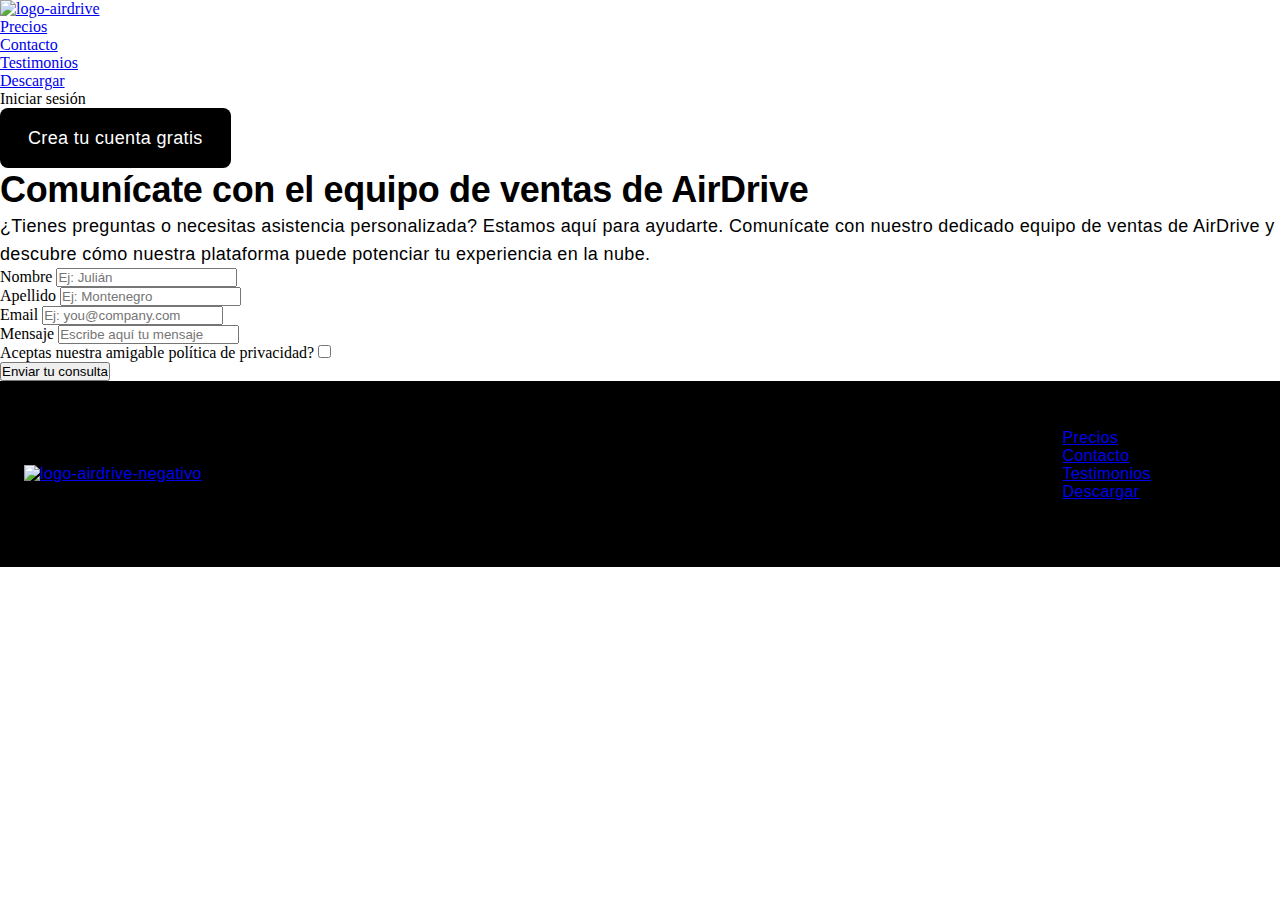
==== pages/contacto.html @ f4095aae "Creación de carpetas sass e imports" ====
<!DOCTYPE html>
<html lang="en">
  <head>
    <meta charset="UTF-8" />
    <meta name="viewport" content="width=device-width, initial-scale=1.0" />
    <link rel="stylesheet" href="../css/styles.css" />
    <title>Contacto</title>
  </head>
  <body>
    <nav>
      <a href="../index.html"><img src="../archivos/logo-airdrive.png" alt="logo-airdrive"/></a>
      <ul>
        <li><a href="./pantallas/precios.html">Precios</a></li>
        <li><a href="./pantallas/contacto.html">Contacto</a></li>
        <li><a href="./pantallas/testimonios.html">Testimonios</a></li>
        <li><a href="./pantallas/descargar.html">Descargar</a></li>
      </ul>

      <ul>
        <li>Iniciar sesión</li>
        <li><button>Crea tu cuenta gratis</button></li>
      </ul>
    </nav>

    <header>
      <h2>Comunícate con el equipo de ventas de AirDrive</h2>
      <p>
        ¿Tienes preguntas o necesitas asistencia personalizada? Estamos aquí
        para ayudarte. Comunícate con nuestro dedicado equipo de ventas de
        AirDrive y descubre cómo nuestra plataforma puede potenciar tu
        experiencia en la nube.
      </p>
    </header>

    <div>
      <div>
        <label for="nombre">Nombre</label>
        <input type="text" id="nombre" placeholder="Ej: Julián" />
      </div>

      <div>
        <label for="apellido">Apellido</label>
        <input type="text" id="apellido" placeholder="Ej: Montenegro" />
      </div>

      <div>
        <label for="email">Email</label>
        <input
          type="email"
          name="email"
          id="email"
          placeholder="Ej: you@company.com"
        />
      </div>

      <div>
        <label for="mensaje">Mensaje</label>
        <input
          type="textarea"
          id="mensaje"
          placeholder="Escribe aquí tu mensaje"
        />
      </div>

      <div>
        <label for="condiciones"
          >Aceptas nuestra amigable política de privacidad?</label
        >
        <input type="checkbox" id="condiciones" required />
      </div>

      <input type="submit" value="Enviar tu consulta" />
    </div>

    <footer>
        <a href="../index.html"><img src="../archivos/logo-airdrive-negativo.png" alt="logo-airdrive-negativo" /></a>
        <ul>
          <li><a href="../pantallas/precios.html">Precios</a></li>
          <li><a href="../pantallas/contacto.html">Contacto</a></li>
          <li><a href="../pantallas/testimonios.html">Testimonios</a></li>
          <li><a href="../pantallas/descargar.html">Descargar</a></li>
          <li>© 2024 AirDrive Company</li>
      </ul>
      </footer>
      </body>
</html>
---- css/styles.css ----
@charset "UTF-8";
/* _base.scss */
/* Reset básico */
* {
  margin: 0;
  padding: 0;
  box-sizing: border-box;
}

::selection {
  background-color: #0043CE;
  color: #ffffff;
}

/* Variables */
/* Tipografías */
h1 {
  font-family: "neue-haas-grotesk-display", sans-serif;
  font-size: 60px;
  font-style: normal;
  font-weight: 600;
  line-height: 72px;
  letter-spacing: -0.6px;
  color: black;
}

h2 {
  font-family: "neue-haas-grotesk-display", sans-serif;
  font-size: 36px;
  font-style: normal;
  font-weight: 600;
  line-height: 44px;
  letter-spacing: -0.36px;
  color: black;
}

h3 {
  font-family: "neue-haas-grotesk-display", sans-serif;
  font-size: 18px;
  font-style: normal;
  font-weight: 600;
  line-height: 28px;
  letter-spacing: 0.36px;
}

p {
  font-family: "neue-haas-grotesk-display", sans-serif;
  font-size: 18px;
  font-weight: 450;
  line-height: 28px;
  letter-spacing: 0.36px;
}

/* Componentes */
button {
  display: flex;
  padding: 16px 28px;
  justify-content: center;
  align-items: center;
  gap: 12px;
  font-family: "neue-haas-grotesk-display", sans-serif;
  font-size: 18px;
  font-style: normal;
  font-weight: 500;
  line-height: 28px;
  letter-spacing: 0.36px;
  background-color: black;
  color: white;
  border-radius: 8px;
  border: none;
  outline: none;
  width: auto;
  max-width: fit-content;
}

button:hover {
  background-color: #0043CE;
  cursor: pointer;
}

/* Footer */
footer {
  display: flex;
  width: 100%;
  padding: 48px 24px;
  justify-content: space-between;
  align-items: center;
  font-family: "neue-haas-grotesk-display", sans-serif;
  font-size: 16px;
  font-weight: 400;
  letter-spacing: 0.36px;
  text-decoration: none;
  bottom: 0;
  background-color: black;
}

.footer__contenedor {
  display: flex;
  justify-content: space-between;
  align-items: center;
  align-self: stretch;
  margin: auto;
  gap: 64px;
}

.footer__pantallas {
  display: flex;
  justify-content: center;
  align-items: center;
  gap: 32px;
  list-style: none;
}

.footer__pantallas li a {
  text-decoration: none;
  color: white;
}

.footer__pantallas li a:hover {
  text-decoration: underline;
  color: #0F62FE;
}

.footer__logo {
  width: 140px;
}

.footer__derechos {
  color: #8D8D8D;
  text-align: left;
  list-style: none;
}

/* Barra de navegación */
.nav {
  background-color: #F4F4F4;
  display: flex;
  height: 64px;
  padding: 0px 24px;
  justify-content: space-between;
  align-items: center;
  border-bottom: 1px solid #C6C6C6;
  position: fixed;
  top: 0;
  width: 100%;
  z-index: 1000;
  font-family: "neue-haas-grotesk-display", sans-serif;
  font-size: 16px;
  font-weight: 400;
  letter-spacing: 0.36px;
  text-decoration: none;
}

.nav__cont--logopant {
  display: flex;
  align-items: center;
  gap: 64px;
}

.nav__pantallas {
  display: flex;
  align-items: flex-start;
  gap: 32px;
  list-style: none;
}

.nav__pantallas li a {
  text-decoration: none;
  color: black;
}

.nav__pantallas li a:hover {
  text-decoration: underline;
}

.nav__logo {
  width: 140px;
}

.nav__logueo {
  display: flex;
  align-items: center;
  gap: 32px;
  list-style: none;
}

.nav__iniciar:hover {
  text-decoration: underline;
  cursor: pointer;
}

.nav__button {
  background-color: black;
  color: white;
  font-family: "neue-haas-grotesk-display", sans-serif;
  font-size: 16px;
  font-weight: 500;
  letter-spacing: 0.36px;
  text-decoration: none;
  padding: 8px 16px;
  border-radius: 8px;
  border: none;
  outline: none;
}

.nav__button:hover {
  background-color: #0043CE;
  cursor: pointer;
}

/*# sourceMappingURL=styles.css.map */
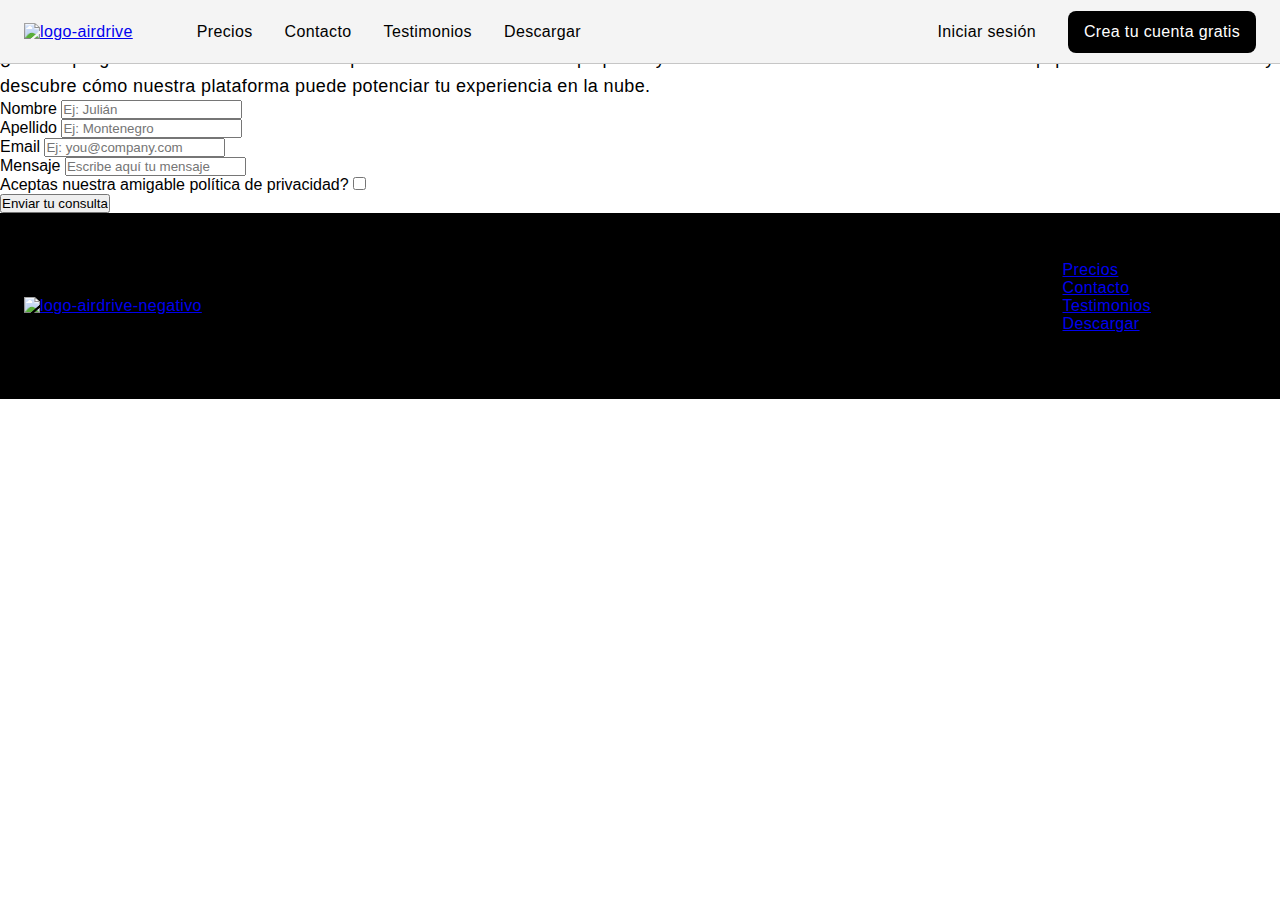
==== commit 70aacc35: "Arreglos en index y descargar en sass" ====
--- a/pages/contacto.html
+++ b/pages/contacto.html
@@ -4,21 +4,29 @@
     <meta charset="UTF-8" />
     <meta name="viewport" content="width=device-width, initial-scale=1.0" />
     <link rel="stylesheet" href="../css/styles.css" />
+    <link rel="stylesheet" href="https://use.typekit.net/eij6lkj.css" />
     <title>Contacto</title>
   </head>
   <body>
-    <nav>
-      <a href="../index.html"><img src="../archivos/logo-airdrive.png" alt="logo-airdrive"/></a>
-      <ul>
-        <li><a href="./pantallas/precios.html">Precios</a></li>
-        <li><a href="./pantallas/contacto.html">Contacto</a></li>
-        <li><a href="./pantallas/testimonios.html">Testimonios</a></li>
-        <li><a href="./pantallas/descargar.html">Descargar</a></li>
-      </ul>
+    <nav class="nav">
+      <div class="nav__cont--logopant">
+        <a href="../index.html"
+          ><img
+            src="../archivos/logo-airdrive.png"
+            alt="logo-airdrive"
+            class="nav__logo"
+        /></a>
+        <ul class="nav__pantallas">
+          <li><a href="./precios.html">Precios</a></li>
+          <li><a href="./contacto.html">Contacto</a></li>
+          <li><a href="./testimonios.html">Testimonios</a></li>
+          <li><a href="./descargar.html">Descargar</a></li>
+        </ul>
+      </div>
 
-      <ul>
-        <li>Iniciar sesión</li>
-        <li><button>Crea tu cuenta gratis</button></li>
+      <ul class="nav__logueo">
+        <li class="nav__iniciar">Iniciar sesión</li>
+        <li><button class="button-small">Crea tu cuenta gratis</button></li>
       </ul>
     </nav>
 
--- a/css/styles.css
+++ b/css/styles.css
@@ -1,5 +1,4 @@
 @charset "UTF-8";
-/* _base.scss */
 /* Reset básico */
 * {
   margin: 0;
@@ -12,30 +11,36 @@
   color: #ffffff;
 }
 
-/* Variables */
-/* Tipografías */
+/* Header */
+.contenedor__header {
+  margin-top: 120px;
+  width: 100%;
+  background-color: white;
+}
+
+/* Colors */
+/* Tipography */
+body {
+  font-family: "neue-haas-grotesk-display", sans-serif;
+}
+
 h1 {
-  font-family: "neue-haas-grotesk-display", sans-serif;
   font-size: 60px;
   font-style: normal;
   font-weight: 600;
   line-height: 72px;
   letter-spacing: -0.6px;
-  color: black;
 }
 
 h2 {
-  font-family: "neue-haas-grotesk-display", sans-serif;
   font-size: 36px;
   font-style: normal;
   font-weight: 600;
   line-height: 44px;
   letter-spacing: -0.36px;
-  color: black;
 }
 
 h3 {
-  font-family: "neue-haas-grotesk-display", sans-serif;
   font-size: 18px;
   font-style: normal;
   font-weight: 600;
@@ -44,20 +49,40 @@
 }
 
 p {
-  font-family: "neue-haas-grotesk-display", sans-serif;
   font-size: 18px;
+  font-style: normal;
   font-weight: 450;
   line-height: 28px;
   letter-spacing: 0.36px;
 }
 
-/* Componentes */
-button {
+/* Spacing (Gap / Margin / Padding) */
+/* Effects */
+/* Buttons */
+.button-small {
+  background-color: black;
+  color: white;
+  font-family: "neue-haas-grotesk-display", sans-serif;
+  font-size: 16px;
+  font-weight: 450;
+  letter-spacing: 0.36px;
+  text-decoration: none;
+  padding: 12px 16px;
+  border-radius: 8px;
+  border: none;
+  outline: none;
+}
+.button-small:hover {
+  background-color: #0043ce;
+  cursor: pointer;
+}
+
+.button-big {
   display: flex;
   padding: 16px 28px;
   justify-content: center;
   align-items: center;
-  gap: 12px;
+  gap: 16px;
   font-family: "neue-haas-grotesk-display", sans-serif;
   font-size: 18px;
   font-style: normal;
@@ -72,9 +97,8 @@
   width: auto;
   max-width: fit-content;
 }
-
-button:hover {
-  background-color: #0043CE;
+.button-big:hover {
+  background-color: #0043ce;
   cursor: pointer;
 }
 
@@ -133,7 +157,7 @@
 
 /* Barra de navegación */
 .nav {
-  background-color: #F4F4F4;
+  background-color: #f4f4f4;
   display: flex;
   height: 64px;
   padding: 0px 24px;
@@ -189,23 +213,228 @@
   cursor: pointer;
 }
 
-.nav__button {
-  background-color: black;
-  color: white;
-  font-family: "neue-haas-grotesk-display", sans-serif;
-  font-size: 16px;
-  font-weight: 500;
-  letter-spacing: 0.36px;
-  text-decoration: none;
-  padding: 8px 16px;
+.contenedor__header {
+  justify-content: center;
+  align-items: center;
+  padding: 0px 0px 120px 0px;
+  box-sizing: border-box;
+  margin: 0 auto;
+}
+
+/* Header index */
+.header__index {
+  display: flex;
+  align-items: center;
+  flex-direction: column;
+  justify-content: center;
+  box-sizing: border-box;
+  gap: 24px;
+}
+
+.header__titulo--index {
+  text-align: center;
+  font-style: normal;
+  box-sizing: border-box;
+  max-width: 840px;
+}
+
+.header__parrafo--index {
+  width: 100%;
+  text-align: center;
+  max-width: 840px;
+}
+
+/* Banner index */
+.banner__index {
+  display: flex;
+  justify-content: center;
+  align-items: center;
+  margin: auto;
+  padding: 120px 48px;
+  max-width: 1376px;
+  border-radius: 24px;
+}
+
+.banner__index img {
+  width: 100%;
+  height: 400px;
+  border-radius: 24px;
+  object-fit: cover;
+  object-position: top center;
+}
+
+/* Section index 1 */
+.section__index--1 {
+  display: flex;
+  flex-direction: column;
+  align-items: center;
+  gap: 48px;
+  padding: 24px;
+}
+
+.section__contenedorindex--1 {
+  display: flex;
+  align-items: flex-start;
+  box-sizing: border-box;
+  justify-content: center;
+  gap: 16px;
+  flex-wrap: wrap;
+}
+
+.section__contenedorindex--1 img {
+  width: 80px;
+  height: 80px;
+}
+
+.section__div--candado {
+  display: flex;
+  width: 332px;
+  flex-direction: column;
+  align-items: flex-start;
+  gap: 24px;
+}
+
+.section__div--compartir {
+  display: flex;
+  width: 332px;
+  flex-direction: column;
+  align-items: flex-start;
+  gap: 24px;
+}
+
+.section__div--integraciones {
+  display: flex;
+  width: 332px;
+  flex-direction: column;
+  align-items: flex-start;
+  gap: 24px;
+}
+
+.section__div--colaboraciones {
+  display: flex;
+  width: 332px;
+  flex-direction: column;
+  align-items: flex-start;
+  gap: 24px;
+}
+
+/* Section index 2 */
+.section__index--2 {
+  display: flex;
+  flex-direction: column;
+  align-items: center;
+  gap: 24px;
+  margin: auto;
+  padding: 120px 24px;
+}
+
+.section__contenedorindex--2 {
+  display: flex;
+  align-items: flex-start;
+  padding: 24px;
+  flex-direction: column;
+  gap: 16px;
+  border: 1px solid #C6C6C6;
+  max-width: 840px;
+}
+
+/* Section index 3 */
+.section__index--3 {
+  display: flex;
+  flex-direction: column;
+  align-items: center;
+  text-align: center;
+  gap: 24px;
+  max-width: 840px;
+  margin: auto;
+}
+
+.section__index--3 img {
+  width: 160px;
+  height: 160px;
   border-radius: 8px;
-  border: none;
-  outline: none;
-}
-
-.nav__button:hover {
-  background-color: #0043CE;
-  cursor: pointer;
+}
+
+.section__discurso {
+  font-family: "neue-haas-grotesk-display", sans-serif;
+  font-size: 36px;
+  font-weight: 450;
+  line-height: 44px;
+  letter-spacing: -0.36px;
+}
+
+.section__nombrebold {
+  font-weight: 600;
+}
+
+.section__nombre {
+  display: flex;
+  flex-direction: column;
+  align-items: center;
+}
+
+/* Section index 4 */
+.section__contenedorindex--4 {
+  display: flex;
+  justify-content: center;
+  align-items: center;
+  gap: 96px;
+  margin-top: 120px;
+  padding: 32px 0px;
+  background-color: #F4F4F4;
+}
+
+.img__flecha {
+  width: 24px;
+  height: 24px;
+}
+
+/* Header descargar */
+.contenedor__descargar {
+  display: flex;
+  justify-content: center;
+  align-items: center;
+  gap: 16px;
+  padding: 120px 48px;
+  max-width: 1376px;
+  box-sizing: border-box;
+  margin: 0 auto;
+}
+
+.header__descargar {
+  display: flex;
+  flex-direction: column;
+  align-items: flex-start;
+  gap: 24px;
+  align-self: stretch;
+}
+
+.header__imagen--descargar {
+  display: flex;
+  max-width: 640px;
+  height: auto;
+  flex-shrink: 0;
+  border-radius: 24px;
+  object-fit: cover;
+}
+
+/* Section descargar */
+.contenedor__beneficios--1 {
+  display: flex;
+  padding: 48px 48px 120px 48px;
+  align-items: center;
+  flex-direction: column;
+  justify-content: center;
+  margin: 0 auto;
+  gap: 48px;
+  background-color: #F4F4F4;
+}
+
+.contenedor__beneficios--2 {
+  display: flex;
+  flex-direction: column;
+  align-items: flex-start;
+  max-width: 800px;
 }
 
 /*# sourceMappingURL=styles.css.map */
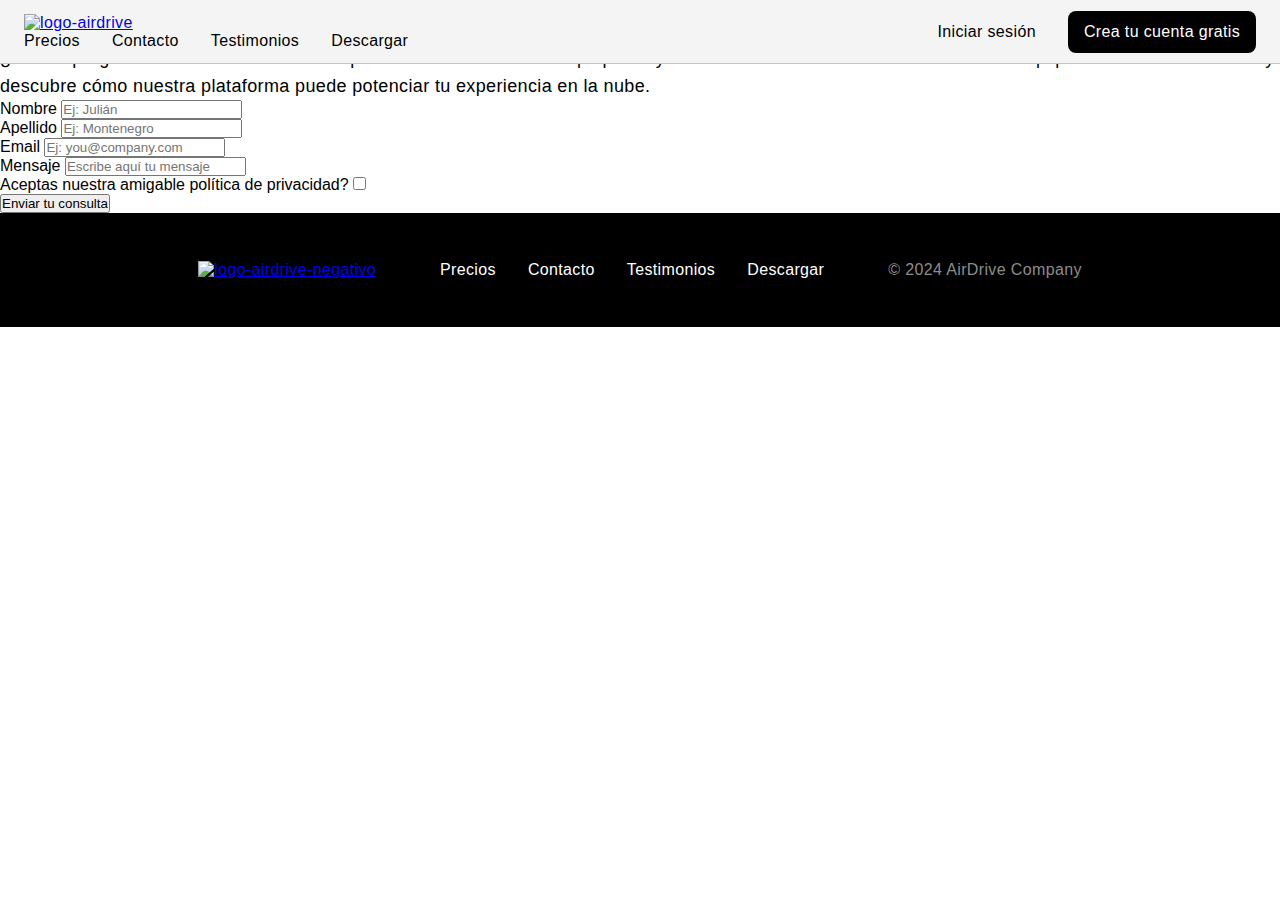
==== commit fd91a183: "Lineo de páginas completo en los nav" ====
--- a/pages/contacto.html
+++ b/pages/contacto.html
@@ -9,7 +9,7 @@
   </head>
   <body>
     <nav class="nav">
-      <div class="nav__cont--logopant">
+      <div class="nav__cont">
         <a href="../index.html"
           ><img
             src="../archivos/logo-airdrive.png"
@@ -81,14 +81,20 @@
     </div>
 
     <footer>
-        <a href="../index.html"><img src="../archivos/logo-airdrive-negativo.png" alt="logo-airdrive-negativo" /></a>
-        <ul>
-          <li><a href="../pantallas/precios.html">Precios</a></li>
-          <li><a href="../pantallas/contacto.html">Contacto</a></li>
-          <li><a href="../pantallas/testimonios.html">Testimonios</a></li>
-          <li><a href="../pantallas/descargar.html">Descargar</a></li>
+      <div class="footer__contenedor">
+        <a href="../index.html"><img src="../archivos/logo-airdrive-negativo.png" alt="logo-airdrive-negativo"
+            class="footer__logo" /></a>
+        <ul class="footer__pantallas">
+          <li><a href="./precios.html">Precios</a></li>
+          <li><a href="./contacto.html">Contacto</a></li>
+          <li><a href="./testimonios.html">Testimonios</a></li>
+          <li><a href="./descargar.html">Descargar</a></li>
+        </ul>
+  
+        <div class="footer__derechos">
           <li>© 2024 AirDrive Company</li>
-      </ul>
-      </footer>
-      </body>
+        </div>
+      </div>
+    </footer>
+  </body>
 </html>
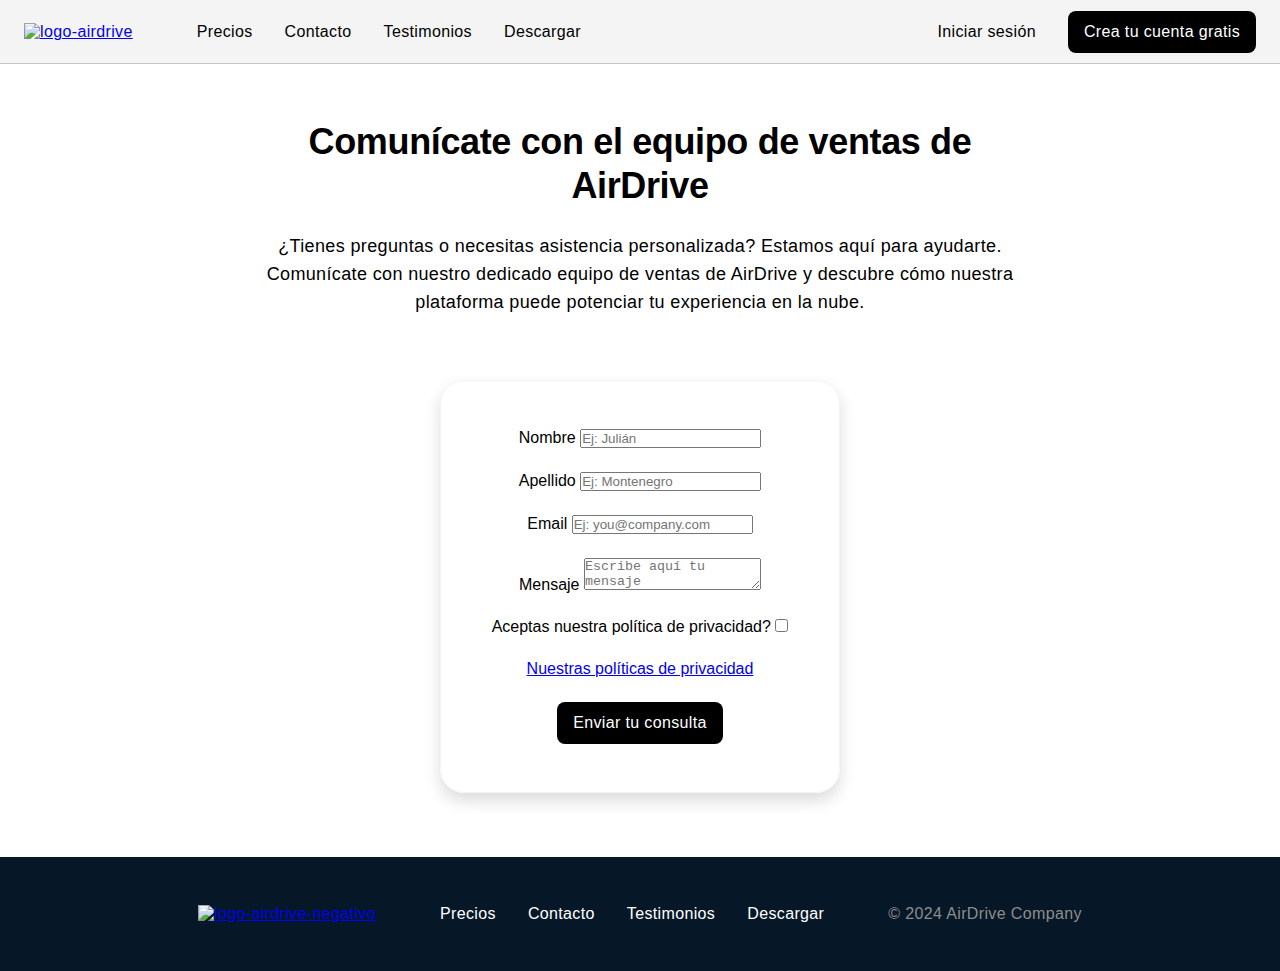
==== commit dae3106d: "Retoques en testimonios y contacto" ====
--- a/pages/contacto.html
+++ b/pages/contacto.html
@@ -30,7 +30,9 @@
       </ul>
     </nav>
 
-    <header>
+    <div class="contenedor__header"></div>
+
+    <header class="header__contacto">
       <h2>Comunícate con el equipo de ventas de AirDrive</h2>
       <p>
         ¿Tienes preguntas o necesitas asistencia personalizada? Estamos aquí
@@ -40,45 +42,37 @@
       </p>
     </header>
 
-    <div>
-      <div>
-        <label for="nombre">Nombre</label>
-        <input type="text" id="nombre" placeholder="Ej: Julián" />
+    <form class="form__contacto">
+      <div class="form__group">
+        <label for="nombre" class="form__label">Nombre</label>
+        <input type="text" id="nombre" name="nombre" placeholder="Ej: Julián" class="form__input"/>
+      </div>
+    
+      <div class="form__group">
+        <label for="apellido">Apellido</label>
+        <input type="text" id="apellido" name="apellido" placeholder="Ej: Montenegro" class="form__input"/>
+      </div>
+    
+      <div class="form__group">
+        <label for="email" class="form__label">Email</label>
+        <input type="email" id="email" name="email" placeholder="Ej: you@company.com" class="form__input"/>
+      </div>
+    
+      <div class="form__group">
+        <label for="mensaje" class="form__label">Mensaje</label>
+        <textarea id="mensaje" name="mensaje" placeholder="Escribe aquí tu mensaje" class="form__input"></textarea>
+      </div>
+    
+      <div class="form__group">
+        <label for="condiciones" class="form__label">Aceptas nuestra política de privacidad?</label>
+        <input type="checkbox" id="condiciones" name="condiciones" required  class="form__input"/>
       </div>
 
-      <div>
-        <label for="apellido">Apellido</label>
-        <input type="text" id="apellido" placeholder="Ej: Montenegro" />
-      </div>
-
-      <div>
-        <label for="email">Email</label>
-        <input
-          type="email"
-          name="email"
-          id="email"
-          placeholder="Ej: you@company.com"
-        />
-      </div>
-
-      <div>
-        <label for="mensaje">Mensaje</label>
-        <input
-          type="textarea"
-          id="mensaje"
-          placeholder="Escribe aquí tu mensaje"
-        />
-      </div>
-
-      <div>
-        <label for="condiciones"
-          >Aceptas nuestra amigable política de privacidad?</label
-        >
-        <input type="checkbox" id="condiciones" required />
-      </div>
-
-      <input type="submit" value="Enviar tu consulta" />
-    </div>
+      <a href="https://es.wikipedia.org/wiki/Pol%C3%ADtica_de_privacidad" class="form__politicas">Nuestras políticas de privacidad</a>
+    
+      <input type="submit" value="Enviar tu consulta" class="button-small"/>
+    </form>
+    
 
     <footer>
       <div class="footer__contenedor">
--- a/css/styles.css
+++ b/css/styles.css
@@ -7,7 +7,7 @@
 }
 
 ::selection {
-  background-color: #0043CE;
+  background-color: #1192E8;
   color: #ffffff;
 }
 
@@ -73,7 +73,7 @@
   outline: none;
 }
 .button-small:hover {
-  background-color: #0043ce;
+  background-color: #1192E8;
   cursor: pointer;
 }
 
@@ -98,7 +98,7 @@
   max-width: fit-content;
 }
 .button-big:hover {
-  background-color: #0043ce;
+  background-color: #1192E8;
   cursor: pointer;
 }
 
@@ -115,7 +115,7 @@
   letter-spacing: 0.36px;
   text-decoration: none;
   bottom: 0;
-  background-color: black;
+  background-color: #061727;
 }
 
 .footer__contenedor {
@@ -142,7 +142,7 @@
 
 .footer__pantallas li a:hover {
   text-decoration: underline;
-  color: #0F62FE;
+  color: #1192E8;
 }
 
 .footer__logo {
@@ -174,40 +174,33 @@
   letter-spacing: 0.36px;
   text-decoration: none;
 }
-
-.nav__cont--logopant {
+.nav__cont {
   display: flex;
   align-items: center;
   gap: 64px;
 }
-
+.nav__logo {
+  width: 140px;
+}
 .nav__pantallas {
   display: flex;
   align-items: flex-start;
   gap: 32px;
   list-style: none;
 }
-
 .nav__pantallas li a {
   text-decoration: none;
   color: black;
 }
-
 .nav__pantallas li a:hover {
   text-decoration: underline;
 }
-
-.nav__logo {
-  width: 140px;
-}
-
 .nav__logueo {
   display: flex;
   align-items: center;
   gap: 32px;
   list-style: none;
 }
-
 .nav__iniciar:hover {
   text-decoration: underline;
   cursor: pointer;
@@ -221,6 +214,52 @@
   margin: 0 auto;
 }
 
+/* Header contacto */
+.header__contacto {
+  display: flex;
+  align-items: center;
+  flex-direction: column;
+  justify-content: center;
+  box-sizing: border-box;
+  text-align: center;
+  margin: auto;
+  gap: 24px;
+  width: 760px;
+  padding-bottom: 64px;
+}
+
+/* Formulario contacto */
+.form__contacto {
+  display: flex;
+  padding: 48px 24px;
+  flex-direction: column;
+  align-items: center;
+  margin: auto;
+  gap: 24px;
+  border: 1px solid #f4f4f4;
+  border-radius: 24px;
+  box-shadow: 0px 8px 16px 0px rgba(0, 0, 0, 0.14);
+  max-width: 400px;
+  margin-bottom: 64px;
+}
+.form__contacto__group {
+  display: flex;
+  flex-direction: column;
+  align-items: stretch;
+  gap: 8px;
+}
+.form__contacto__label {
+  padding: 16px;
+}
+.form__contacto__input {
+  padding: 16px;
+  width: 100%;
+  box-sizing: border-box;
+}
+.form__contacto__politicas {
+  font-size: 12px;
+}
+
 /* Header index */
 .header__index {
   display: flex;
@@ -235,13 +274,13 @@
   text-align: center;
   font-style: normal;
   box-sizing: border-box;
-  max-width: 840px;
+  max-width: 760px;
 }
 
 .header__parrafo--index {
   width: 100%;
   text-align: center;
-  max-width: 840px;
+  max-width: 760px;
 }
 
 /* Banner index */
@@ -381,12 +420,152 @@
   gap: 96px;
   margin-top: 120px;
   padding: 32px 0px;
-  background-color: #F4F4F4;
+  background-color: #f4f4f4;
 }
 
 .img__flecha {
   width: 24px;
   height: 24px;
+}
+
+/* Header precios */
+.header__precios {
+  display: flex;
+  align-items: center;
+  flex-direction: column;
+  justify-content: center;
+  box-sizing: border-box;
+  gap: 24px;
+}
+
+.header__titulo--precios {
+  text-align: center;
+  font-style: normal;
+  box-sizing: border-box;
+  max-width: 840px;
+}
+
+.header__parrafo--precios {
+  width: 100%;
+  text-align: center;
+  max-width: 840px;
+}
+
+/* Cards precios */
+.cardprecios {
+  display: flex;
+  flex-direction: column;
+  align-items: center;
+  margin: 0 auto;
+  padding: 120px 24px;
+  gap: 16px;
+}
+.cardprecios:hover {
+  cursor: pointer;
+}
+.cardprecios h3 {
+  color: #00539A;
+}
+
+.cardprecios__personal {
+  display: flex;
+  align-items: center;
+  flex-direction: column;
+  border: 1px solid #C6C6C6;
+  padding: 24px;
+  gap: 16px;
+  width: 400px;
+  background-color: #f4f4f4;
+  border-radius: 24px;
+}
+
+.cardprecios__profesional {
+  display: flex;
+  align-items: center;
+  flex-direction: column;
+  border: 1px solid #C6C6C6;
+  padding: 24px;
+  gap: 16px;
+  width: 400px;
+  background-color: #f4f4f4;
+  border-radius: 24px;
+}
+
+.cardprecios__equipos {
+  display: flex;
+  align-items: center;
+  flex-direction: column;
+  border: 1px solid #C6C6C6;
+  padding: 24px;
+  gap: 16px;
+  width: 400px;
+  background-color: #f4f4f4;
+  border-radius: 24px;
+}
+
+.cardprecios__list {
+  color: #8D8D8D;
+}
+
+.section__planes {
+  display: flex;
+  justify-content: center;
+  align-items: center;
+  gap: 96px;
+  padding: 32px 0px;
+  background-color: #f4f4f4;
+}
+.section__planes a {
+  color: #00539A;
+  text-decoration: underline;
+}
+
+/* Header testimonios */
+.header__testimonios {
+  display: flex;
+  align-items: center;
+  flex-direction: column;
+  justify-content: center;
+  box-sizing: border-box;
+  text-align: center;
+  margin: auto;
+  gap: 24px;
+  width: 760px;
+  padding-bottom: 64px;
+}
+.header__testimonios__titulo--testimonios {
+  max-width: 760px;
+  text-align: center;
+}
+.header__testimonios__parrafo--testimonios {
+  max-width: 760px;
+  text-align: center;
+}
+
+/* Section testimonios */
+.section__testimonios {
+  display: flex;
+  flex-direction: column;
+  align-items: center;
+  text-align: center;
+  max-width: 100%;
+  margin: auto;
+  background-color: #f4f4f4;
+}
+.section__testimonios--cont {
+  max-width: 760px;
+  padding-top: 48px;
+  padding-bottom: 64px;
+}
+.section__testimonios--cont2 {
+  padding: 24px;
+}
+.section__testimonios--logo {
+  height: 48px;
+}
+
+.nombres__testimonios {
+  color: #C6C6C6;
 }
 
 /* Header descargar */
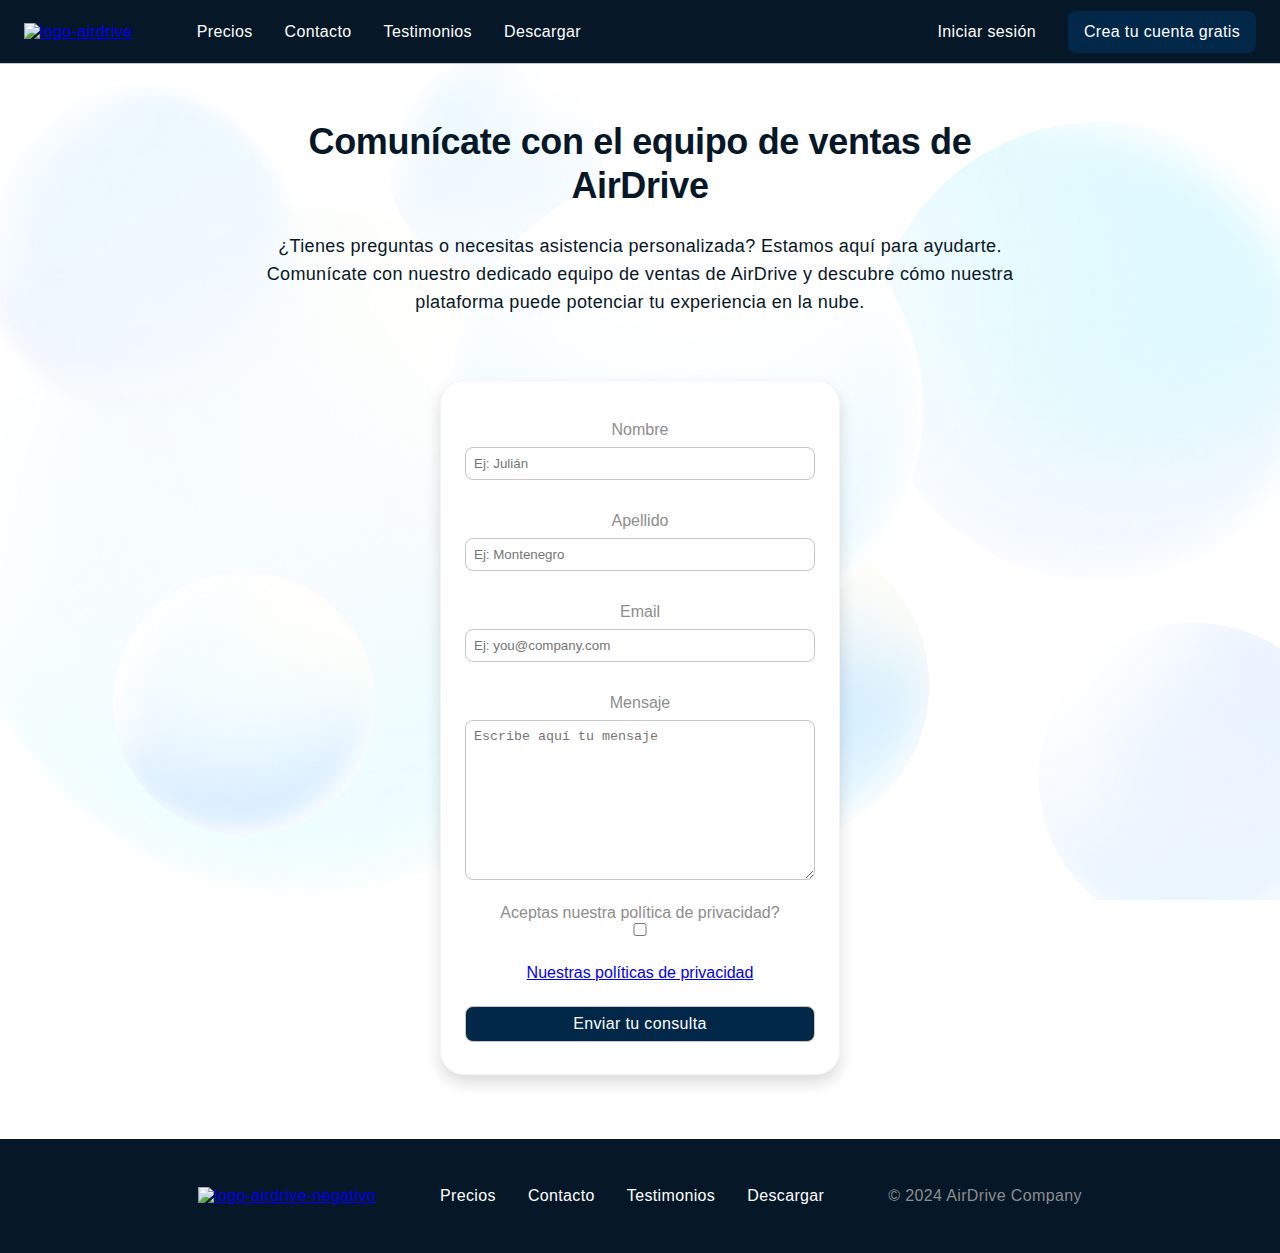
==== commit 62ab05f1: "Ultimando detalles visuales" ====
--- a/pages/contacto.html
+++ b/pages/contacto.html
@@ -12,7 +12,7 @@
       <div class="nav__cont">
         <a href="../index.html"
           ><img
-            src="../archivos/logo-airdrive.png"
+            src="../archivos/logo-airdrive-negativo.png"
             alt="logo-airdrive"
             class="nav__logo"
         /></a>
@@ -60,10 +60,10 @@
     
       <div class="form__group">
         <label for="mensaje" class="form__label">Mensaje</label>
-        <textarea id="mensaje" name="mensaje" placeholder="Escribe aquí tu mensaje" class="form__input"></textarea>
+        <textarea id="mensaje" name="mensaje" placeholder="Escribe aquí tu mensaje" class="form__input" maxlength="250"></textarea>
       </div>
     
-      <div class="form__group">
+      <div class="form__group--check">
         <label for="condiciones" class="form__label">Aceptas nuestra política de privacidad?</label>
         <input type="checkbox" id="condiciones" name="condiciones" required  class="form__input"/>
       </div>
--- a/css/styles.css
+++ b/css/styles.css
@@ -11,13 +11,24 @@
   color: #ffffff;
 }
 
+/* Body */
+body {
+  background-image: url("../archivos/blur.jpg");
+  background-size: cover;
+  background-repeat: no-repeat;
+  background-position: top;
+  background-attachment: fixed;
+  color: #061727;
+}
+
 /* Header */
 .contenedor__header {
   margin-top: 120px;
   width: 100%;
-  background-color: white;
-}
-
+  background-color: transparent;
+}
+
+/* Media queries */
 /* Colors */
 /* Tipography */
 body {
@@ -60,7 +71,7 @@
 /* Effects */
 /* Buttons */
 .button-small {
-  background-color: black;
+  background-color: #012749;
   color: white;
   font-family: "neue-haas-grotesk-display", sans-serif;
   font-size: 16px;
@@ -73,7 +84,7 @@
   outline: none;
 }
 .button-small:hover {
-  background-color: #1192E8;
+  background-color: #00539A;
   cursor: pointer;
 }
 
@@ -89,7 +100,7 @@
   font-weight: 500;
   line-height: 28px;
   letter-spacing: 0.36px;
-  background-color: black;
+  background-color: #012749;
   color: white;
   border-radius: 8px;
   border: none;
@@ -100,6 +111,13 @@
 .button-big:hover {
   background-color: #1192E8;
   cursor: pointer;
+}
+@media (max-width: 576px) {
+  .button-big {
+    margin-left: 16px;
+    margin-right: 16px;
+    font-size: 16px;
+  }
 }
 
 /* Footer */
@@ -126,6 +144,12 @@
   margin: auto;
   gap: 64px;
 }
+@media (max-width: 768px) {
+  .footer__contenedor {
+    flex-direction: column;
+    gap: 32px;
+  }
+}
 
 .footer__pantallas {
   display: flex;
@@ -133,6 +157,12 @@
   align-items: center;
   gap: 32px;
   list-style: none;
+}
+@media (max-width: 576px) {
+  .footer__pantallas {
+    flex-direction: column;
+    gap: 16px;
+  }
 }
 
 .footer__pantallas li a {
@@ -157,7 +187,7 @@
 
 /* Barra de navegación */
 .nav {
-  background-color: #f4f4f4;
+  background-color: #061727;
   display: flex;
   height: 64px;
   padding: 0px 24px;
@@ -190,7 +220,7 @@
 }
 .nav__pantallas li a {
   text-decoration: none;
-  color: black;
+  color: white;
 }
 .nav__pantallas li a:hover {
   text-decoration: underline;
@@ -200,6 +230,7 @@
   align-items: center;
   gap: 32px;
   list-style: none;
+  color: white;
 }
 .nav__iniciar:hover {
   text-decoration: underline;
@@ -224,14 +255,26 @@
   text-align: center;
   margin: auto;
   gap: 24px;
-  width: 760px;
+  max-width: 760px;
   padding-bottom: 64px;
+}
+@media (max-width: 768px) {
+  .header__contacto p {
+    font-size: 16px;
+  }
+}
+@media (max-width: 768px) {
+  .header__contacto {
+    padding-left: 16px;
+    padding-right: 16px;
+    padding-bottom: 64px;
+  }
 }
 
 /* Formulario contacto */
 .form__contacto {
   display: flex;
-  padding: 48px 24px;
+  padding: 32px 24px;
   flex-direction: column;
   align-items: center;
   margin: auto;
@@ -239,26 +282,47 @@
   border: 1px solid #f4f4f4;
   border-radius: 24px;
   box-shadow: 0px 8px 16px 0px rgba(0, 0, 0, 0.14);
+  background-color: white;
   max-width: 400px;
   margin-bottom: 64px;
-}
-.form__contacto__group {
-  display: flex;
-  flex-direction: column;
-  align-items: stretch;
-  gap: 8px;
-}
-.form__contacto__label {
-  padding: 16px;
-}
-.form__contacto__input {
-  padding: 16px;
+  text-align: center;
+}
+.form__contacto input, .form__contacto textarea {
+  border: 1px solid #C6C6C6;
+}
+.form__contacto input, .form__contacto textarea, .form__contacto label {
+  padding: 8px;
   width: 100%;
-  box-sizing: border-box;
+  border-radius: 8px;
 }
 .form__contacto__politicas {
   font-size: 12px;
 }
+@media (max-width: 576px) {
+  .form__contacto {
+    display: flex;
+    flex-direction: column;
+    align-items: center;
+    max-width: 100%;
+    margin-left: 24px;
+    margin-right: 24px;
+  }
+}
+
+.form__group {
+  display: flex;
+  flex-direction: column;
+  width: 100%;
+}
+
+textarea {
+  height: 160px;
+  box-sizing: border-box;
+}
+
+label {
+  color: #8D8D8D;
+}
 
 /* Header index */
 .header__index {
@@ -276,11 +340,24 @@
   box-sizing: border-box;
   max-width: 760px;
 }
+@media (max-width: 768px) {
+  .header__titulo--index {
+    font-size: 48px;
+    padding: 0 24px;
+    line-height: 56px;
+  }
+}
 
 .header__parrafo--index {
   width: 100%;
   text-align: center;
   max-width: 760px;
+}
+@media (max-width: 768px) {
+  .header__parrafo--index {
+    padding: 0 16px;
+    font-size: 16px;
+  }
 }
 
 /* Banner index */
@@ -293,14 +370,34 @@
   max-width: 1376px;
   border-radius: 24px;
 }
+@media (max-width: 768px) {
+  .banner__index {
+    padding: 48px 24px 24px 24px;
+  }
+}
 
 .banner__index img {
   width: 100%;
-  height: 400px;
+  height: 600px;
   border-radius: 24px;
   object-fit: cover;
   object-position: top center;
 }
+@media (max-width: 992px) {
+  .banner__index img {
+    height: 480px;
+  }
+}
+@media (max-width: 768px) {
+  .banner__index img {
+    height: 400px;
+  }
+}
+@media (max-width: 576px) {
+  .banner__index img {
+    height: 240px;
+  }
+}
 
 /* Section index 1 */
 .section__index--1 {
@@ -308,7 +405,10 @@
   flex-direction: column;
   align-items: center;
   gap: 48px;
-  padding: 24px;
+  padding: 16px;
+}
+.section__index--1 h2 {
+  text-align: center;
 }
 
 .section__contenedorindex--1 {
@@ -316,7 +416,7 @@
   align-items: flex-start;
   box-sizing: border-box;
   justify-content: center;
-  gap: 16px;
+  gap: 24px;
   flex-wrap: wrap;
 }
 
@@ -324,10 +424,16 @@
   width: 80px;
   height: 80px;
 }
+@media (max-width: 576px) {
+  .section__contenedorindex--1 img {
+    width: 64px;
+    height: 64px;
+  }
+}
 
 .section__div--candado {
   display: flex;
-  width: 332px;
+  max-width: 332px;
   flex-direction: column;
   align-items: flex-start;
   gap: 24px;
@@ -335,7 +441,7 @@
 
 .section__div--compartir {
   display: flex;
-  width: 332px;
+  max-width: 332px;
   flex-direction: column;
   align-items: flex-start;
   gap: 24px;
@@ -343,7 +449,7 @@
 
 .section__div--integraciones {
   display: flex;
-  width: 332px;
+  max-width: 332px;
   flex-direction: column;
   align-items: flex-start;
   gap: 24px;
@@ -351,7 +457,7 @@
 
 .section__div--colaboraciones {
   display: flex;
-  width: 332px;
+  max-width: 332px;
   flex-direction: column;
   align-items: flex-start;
   gap: 24px;
@@ -366,6 +472,11 @@
   margin: auto;
   padding: 120px 24px;
 }
+@media (max-width: 576px) {
+  .section__index--2 h2 {
+    font-size: 24px;
+  }
+}
 
 .section__contenedorindex--2 {
   display: flex;
@@ -373,8 +484,11 @@
   padding: 24px;
   flex-direction: column;
   gap: 16px;
-  border: 1px solid #C6C6C6;
+  border: 1px solid #f4f4f4;
+  border-radius: 24px;
   max-width: 840px;
+  background-color: white;
+  box-shadow: 0px 8px 16px 0px rgba(0, 0, 0, 0.14);
 }
 
 /* Section index 3 */
@@ -386,6 +500,7 @@
   gap: 24px;
   max-width: 840px;
   margin: auto;
+  padding: 0 24px;
 }
 
 .section__index--3 img {
@@ -401,6 +516,11 @@
   line-height: 44px;
   letter-spacing: -0.36px;
 }
+@media (max-width: 768px) {
+  .section__discurso {
+    font-size: 24px;
+  }
+}
 
 .section__nombrebold {
   font-weight: 600;
@@ -422,6 +542,26 @@
   padding: 32px 0px;
   background-color: #f4f4f4;
 }
+.section__contenedorindex--4 h2 {
+  color: #00539A;
+}
+@media (max-width: 992px) {
+  .section__contenedorindex--4 {
+    display: flex;
+    flex-direction: column;
+    justify-content: center;
+    align-items: center;
+    margin-top: 64px;
+    padding: 24px 24px;
+    gap: 24px;
+  }
+}
+@media (max-width: 576px) {
+  .section__contenedorindex--4 h2 {
+    font-size: 24px;
+    text-align: center;
+  }
+}
 
 .img__flecha {
   width: 24px;
@@ -443,12 +583,25 @@
   font-style: normal;
   box-sizing: border-box;
   max-width: 840px;
+  padding: 0 24px;
+}
+@media (max-width: 768px) {
+  .header__titulo--precios {
+    font-size: 48px;
+    line-height: 56px;
+  }
 }
 
 .header__parrafo--precios {
   width: 100%;
   text-align: center;
-  max-width: 840px;
+  max-width: 760px;
+}
+@media (max-width: 768px) {
+  .header__parrafo--precios {
+    padding: 0 16px;
+    font-size: 16px;
+  }
 }
 
 /* Cards precios */
@@ -458,11 +611,16 @@
   align-items: center;
   margin: 0 auto;
   padding: 120px 24px;
-  gap: 16px;
+  gap: 48px;
 }
 .cardprecios:hover {
   cursor: pointer;
 }
+@media (max-width: 576px) {
+  .cardprecios h2 {
+    font-size: 24px;
+  }
+}
 .cardprecios h3 {
   color: #00539A;
 }
@@ -471,36 +629,90 @@
   display: flex;
   align-items: center;
   flex-direction: column;
-  border: 1px solid #C6C6C6;
-  padding: 24px;
-  gap: 16px;
+  text-align: center;
+  border: 1px solid #f4f4f4;
+  padding: 32px 24px 32px 24px;
+  gap: 24px;
   width: 400px;
-  background-color: #f4f4f4;
+  background-color: white;
   border-radius: 24px;
+  box-shadow: 0px 8px 16px 0px rgba(0, 0, 0, 0.14);
+}
+@media (max-width: 576px) {
+  .cardprecios__personal {
+    display: flex;
+    flex-direction: column;
+    align-items: center;
+    max-width: 100%;
+    margin-left: 16px;
+    margin-right: 16px;
+  }
+}
+.cardprecios__personal li {
+  list-style: none;
+  display: flex;
+  align-items: center;
+  flex-direction: column;
 }
 
 .cardprecios__profesional {
   display: flex;
   align-items: center;
   flex-direction: column;
-  border: 1px solid #C6C6C6;
-  padding: 24px;
-  gap: 16px;
+  text-align: center;
+  border: 1px solid #f4f4f4;
+  padding: 32px 24px 32px 24px;
+  gap: 24px;
   width: 400px;
-  background-color: #f4f4f4;
+  background-color: white;
   border-radius: 24px;
+  box-shadow: 0px 8px 16px 0px rgba(0, 0, 0, 0.14);
+}
+@media (max-width: 576px) {
+  .cardprecios__profesional {
+    display: flex;
+    flex-direction: column;
+    align-items: center;
+    max-width: 100%;
+    margin-left: 16px;
+    margin-right: 16px;
+  }
+}
+.cardprecios__profesional li {
+  list-style: none;
+  display: flex;
+  align-items: center;
+  flex-direction: column;
 }
 
 .cardprecios__equipos {
   display: flex;
   align-items: center;
   flex-direction: column;
-  border: 1px solid #C6C6C6;
-  padding: 24px;
-  gap: 16px;
+  text-align: center;
+  border: 1px solid #f4f4f4;
+  padding: 32px 24px 32px 24px;
+  gap: 24px;
   width: 400px;
-  background-color: #f4f4f4;
+  background-color: white;
   border-radius: 24px;
+  box-shadow: 0px 8px 16px 0px rgba(0, 0, 0, 0.14);
+}
+@media (max-width: 576px) {
+  .cardprecios__equipos {
+    display: flex;
+    flex-direction: column;
+    align-items: center;
+    max-width: 100%;
+    margin-left: 16px;
+    margin-right: 16px;
+  }
+}
+.cardprecios__equipos li {
+  list-style: none;
+  display: flex;
+  align-items: center;
+  flex-direction: column;
 }
 
 .cardprecios__list {
@@ -511,14 +723,29 @@
   display: flex;
   justify-content: center;
   align-items: center;
+  text-align: center;
   gap: 96px;
   padding: 32px 0px;
   background-color: #f4f4f4;
 }
+@media (max-width: 768px) {
+  .section__planes h2 {
+    font-size: 24px;
+    margin-left: 16px;
+    margin-right: 16px;
+  }
+}
 .section__planes a {
   color: #00539A;
   text-decoration: underline;
 }
+@media (max-width: 768px) {
+  .section__planes {
+    padding-left: 16px;
+    padding-right: 16px;
+    padding: 24px 0px;
+  }
+}
 
 /* Header testimonios */
 .header__testimonios {
@@ -530,16 +757,22 @@
   text-align: center;
   margin: auto;
   gap: 24px;
-  width: 760px;
+  max-width: 760px;
   padding-bottom: 64px;
-}
-.header__testimonios__titulo--testimonios {
+  padding-left: 16px;
+  padding-right: 16px;
+}
+
+.header__parrafo--testimonios {
+  width: 100%;
   max-width: 760px;
   text-align: center;
 }
-.header__testimonios__parrafo--testimonios {
-  max-width: 760px;
-  text-align: center;
+@media (max-width: 768px) {
+  .header__parrafo--testimonios {
+    padding: 0 16px;
+    font-size: 16px;
+  }
 }
 
 /* Section testimonios */
@@ -565,7 +798,8 @@
 }
 
 .nombres__testimonios {
-  color: #C6C6C6;
+  color: #00539A;
+  padding-top: 8px;
 }
 
 /* Header descargar */
@@ -573,11 +807,23 @@
   display: flex;
   justify-content: center;
   align-items: center;
-  gap: 16px;
-  padding: 120px 48px;
+  gap: 32px;
+  padding: 120px 64px;
   max-width: 1376px;
   box-sizing: border-box;
   margin: 0 auto;
+}
+@media (max-width: 1200px) {
+  .contenedor__descargar {
+    flex-wrap: wrap;
+    gap: 32px;
+  }
+}
+@media (max-width: 992px) {
+  .contenedor__descargar {
+    flex-wrap: wrap;
+    padding: 120px 24px 64px 24px;
+  }
 }
 
 .header__descargar {
@@ -596,17 +842,24 @@
   border-radius: 24px;
   object-fit: cover;
 }
+@media (max-width: 1200px) {
+  .header__imagen--descargar {
+    max-width: 100%;
+    margin: 0 24px;
+  }
+}
 
 /* Section descargar */
 .contenedor__beneficios--1 {
   display: flex;
-  padding: 48px 48px 120px 48px;
+  padding: 64px 48px;
   align-items: center;
   flex-direction: column;
   justify-content: center;
   margin: 0 auto;
   gap: 48px;
-  background-color: #F4F4F4;
+  background-color: #012749;
+  color: #f4f4f4;
 }
 
 .contenedor__beneficios--2 {
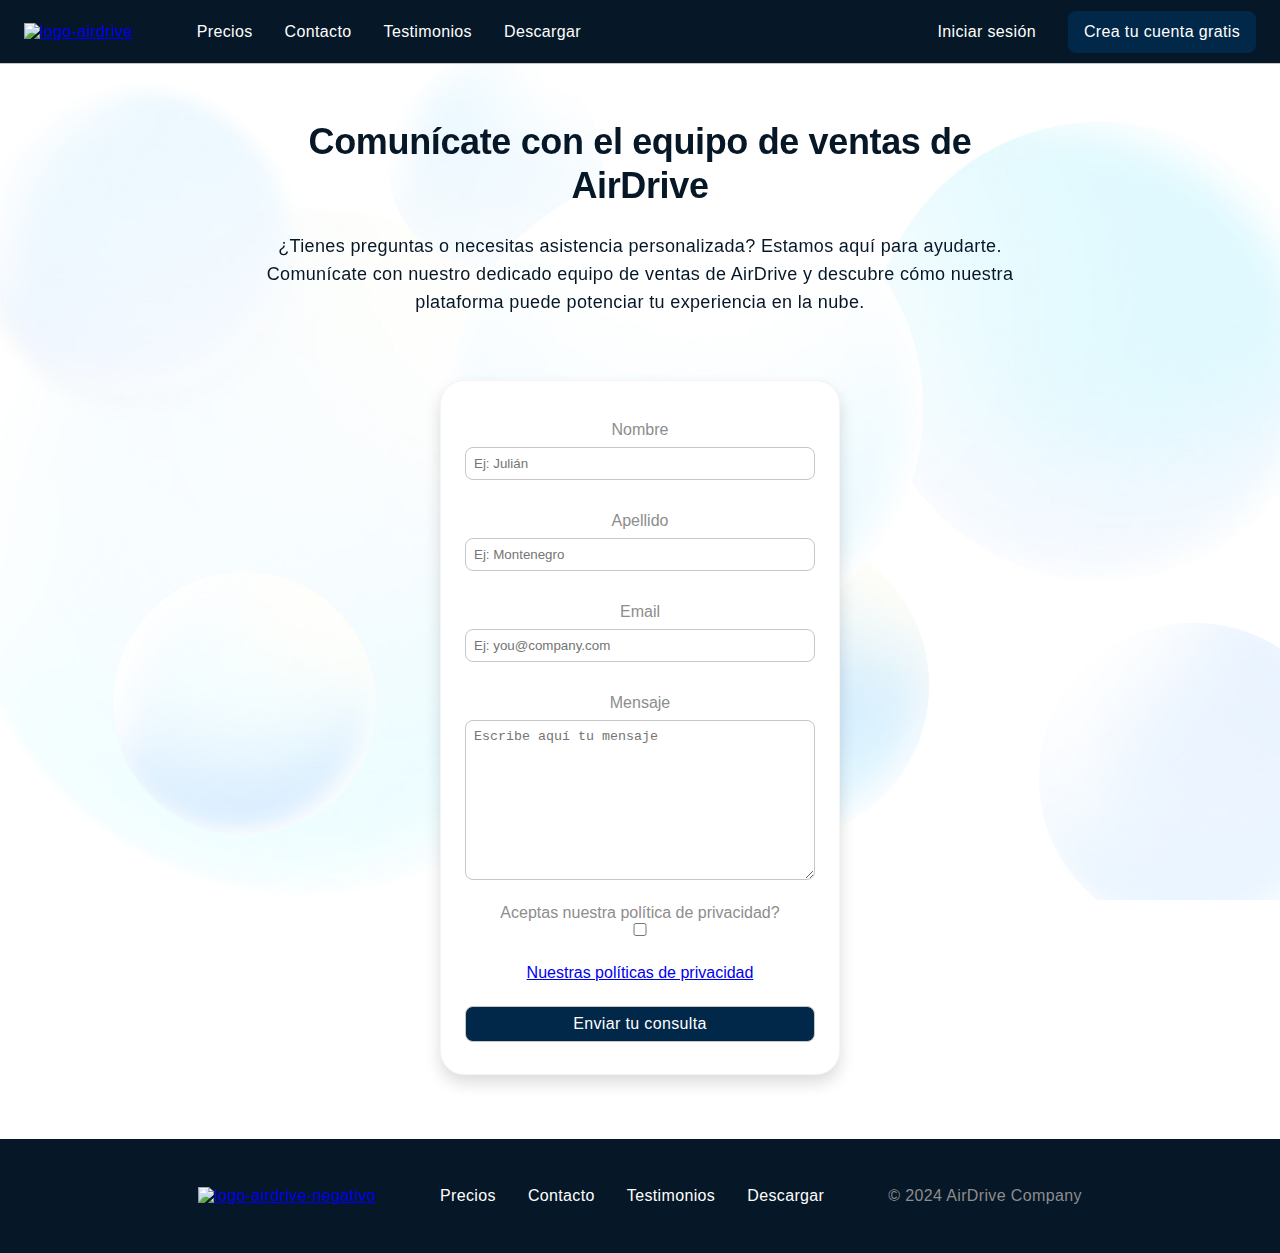
==== commit a2300ea0: "Se agregan animaciones" ====
--- a/pages/contacto.html
+++ b/pages/contacto.html
@@ -5,6 +5,7 @@
     <meta name="viewport" content="width=device-width, initial-scale=1.0" />
     <link rel="stylesheet" href="../css/styles.css" />
     <link rel="stylesheet" href="https://use.typekit.net/eij6lkj.css" />
+    <link href="https://unpkg.com/aos@2.3.1/dist/aos.css" rel="stylesheet">
     <title>Contacto</title>
   </head>
   <body>
@@ -32,7 +33,7 @@
 
     <div class="contenedor__header"></div>
 
-    <header class="header__contacto">
+    <header class="header__contacto" data-aos="fade-left">
       <h2>Comunícate con el equipo de ventas de AirDrive</h2>
       <p>
         ¿Tienes preguntas o necesitas asistencia personalizada? Estamos aquí
@@ -90,5 +91,11 @@
         </div>
       </div>
     </footer>
+
+    <script src="https://unpkg.com/aos@2.3.1/dist/aos.js"></script>
+    <script>
+      AOS.init();
+    </script>
+
   </body>
 </html>
--- a/css/styles.css
+++ b/css/styles.css
@@ -382,6 +382,7 @@
   border-radius: 24px;
   object-fit: cover;
   object-position: top center;
+  box-shadow: 0px 8px 16px 0px rgba(0, 0, 0, 0.14);
 }
 @media (max-width: 992px) {
   .banner__index img {
@@ -841,6 +842,7 @@
   flex-shrink: 0;
   border-radius: 24px;
   object-fit: cover;
+  box-shadow: 0px 8px 16px 0px rgba(0, 0, 0, 0.14);
 }
 @media (max-width: 1200px) {
   .header__imagen--descargar {
